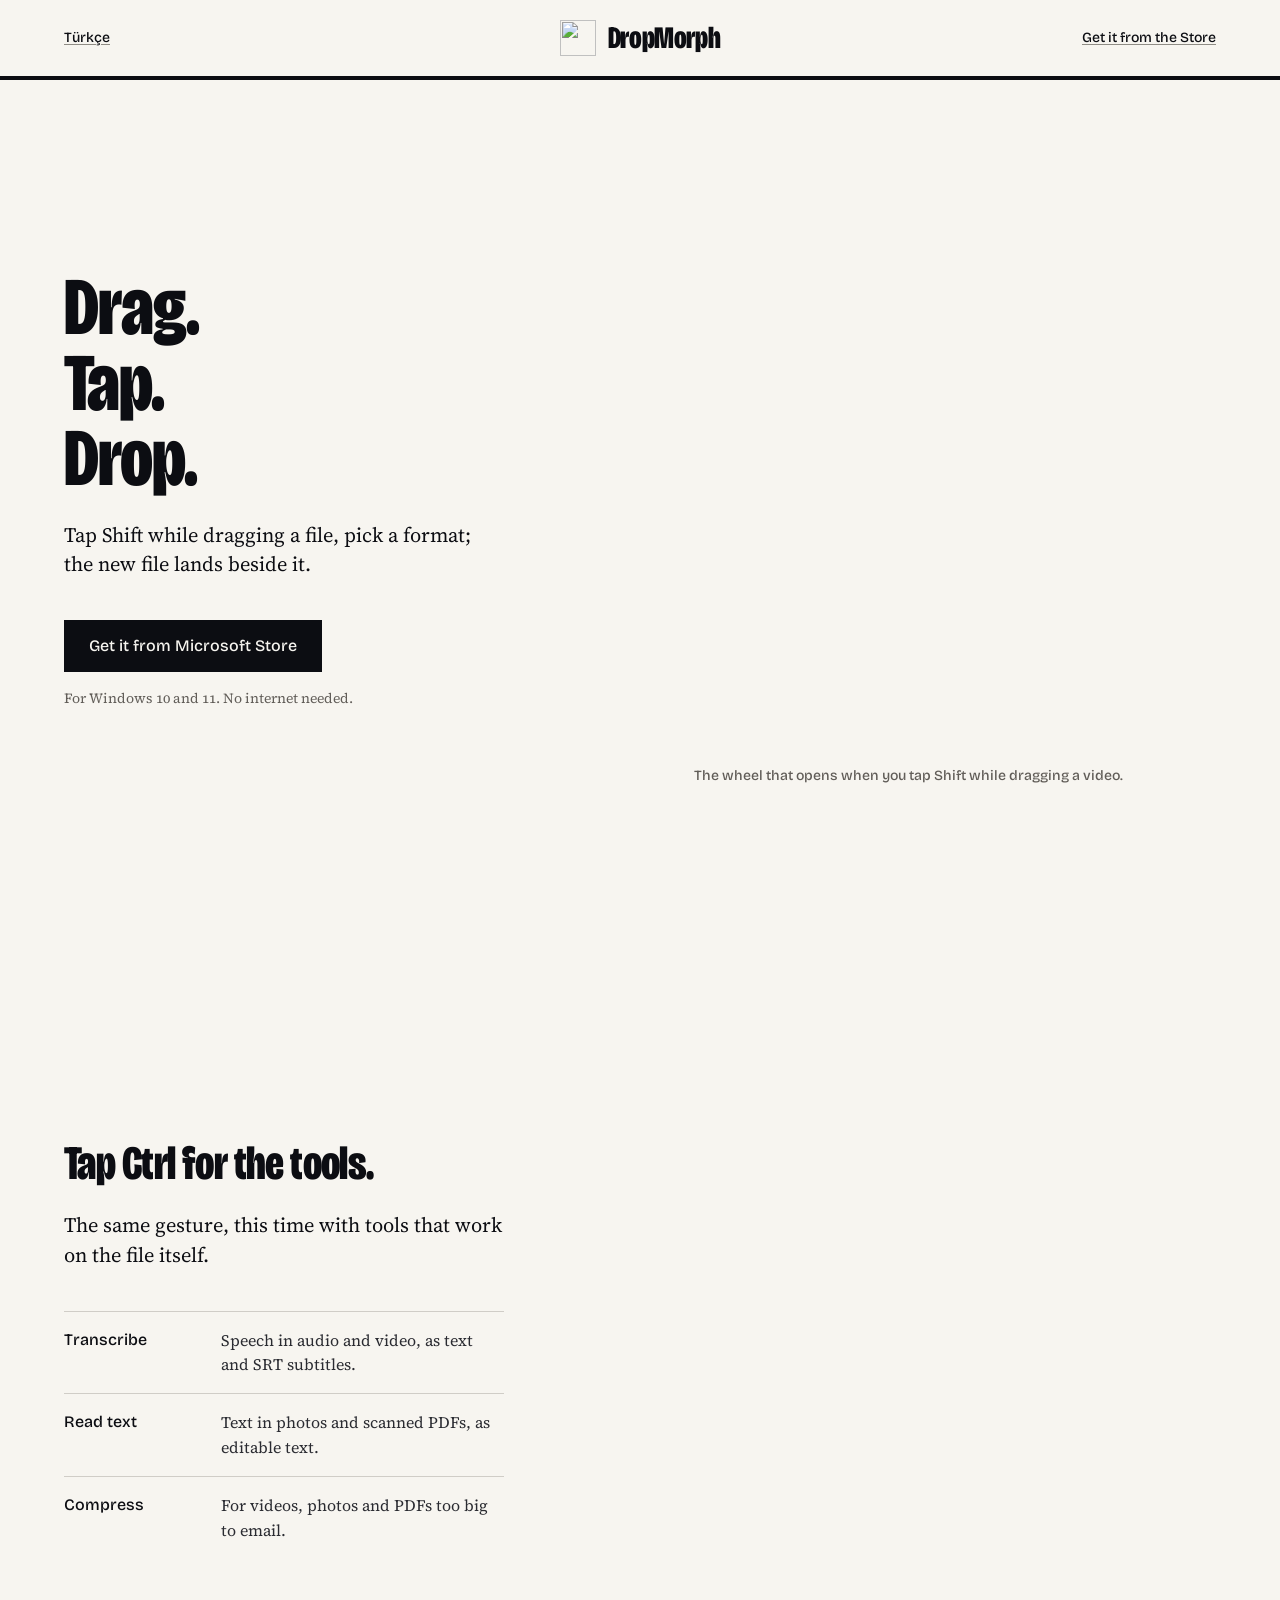
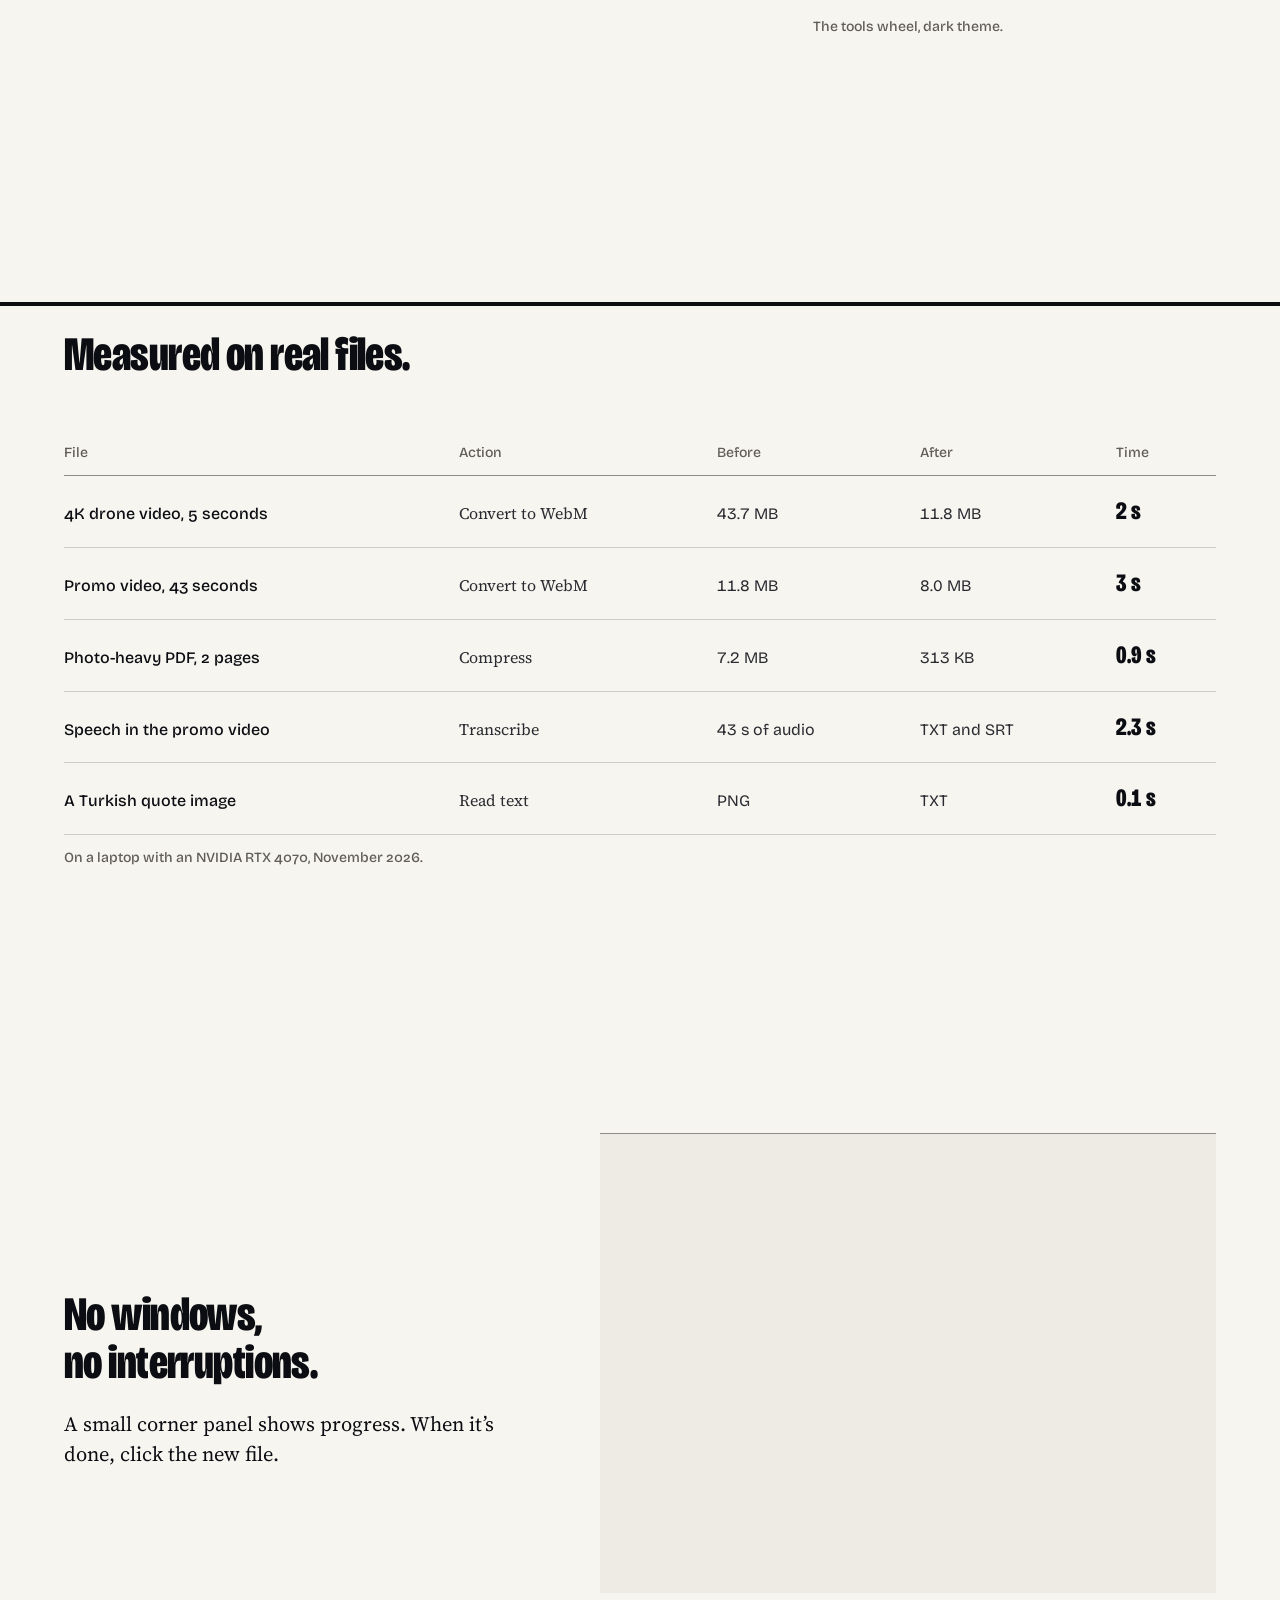
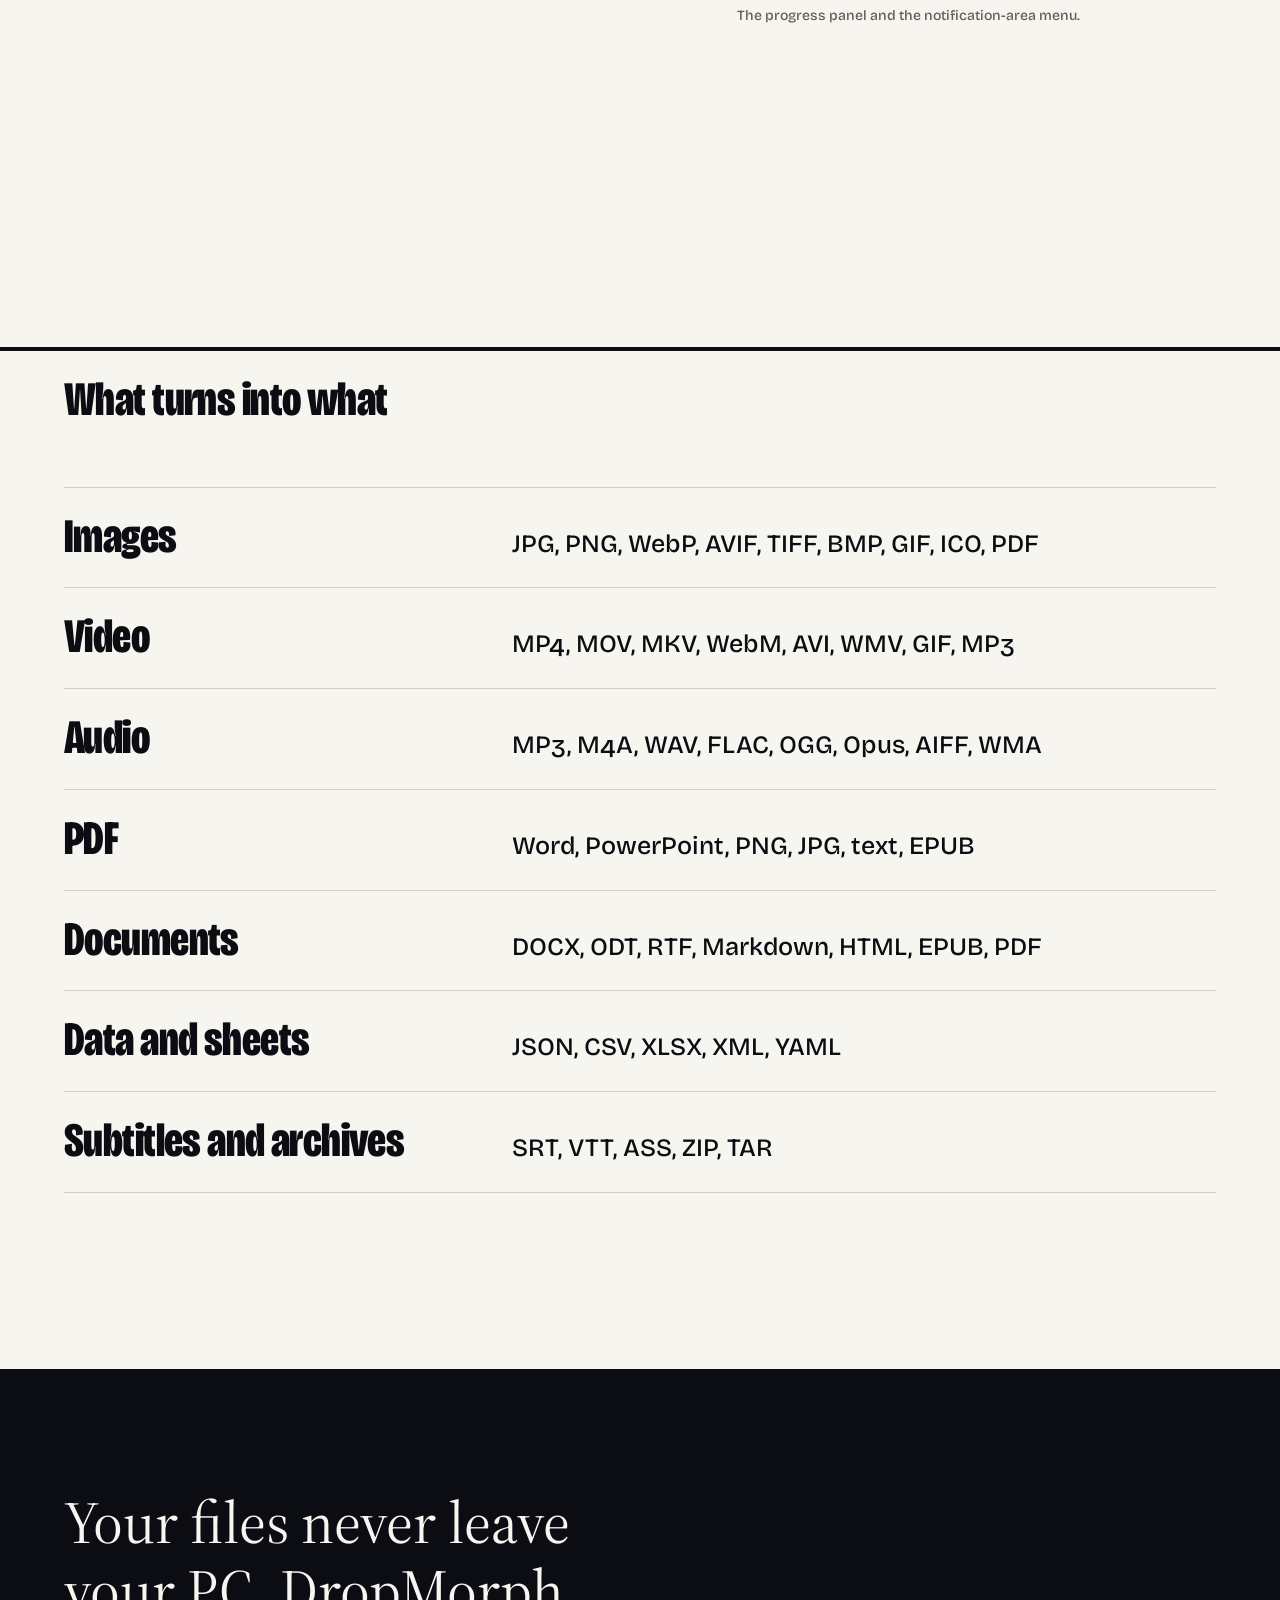
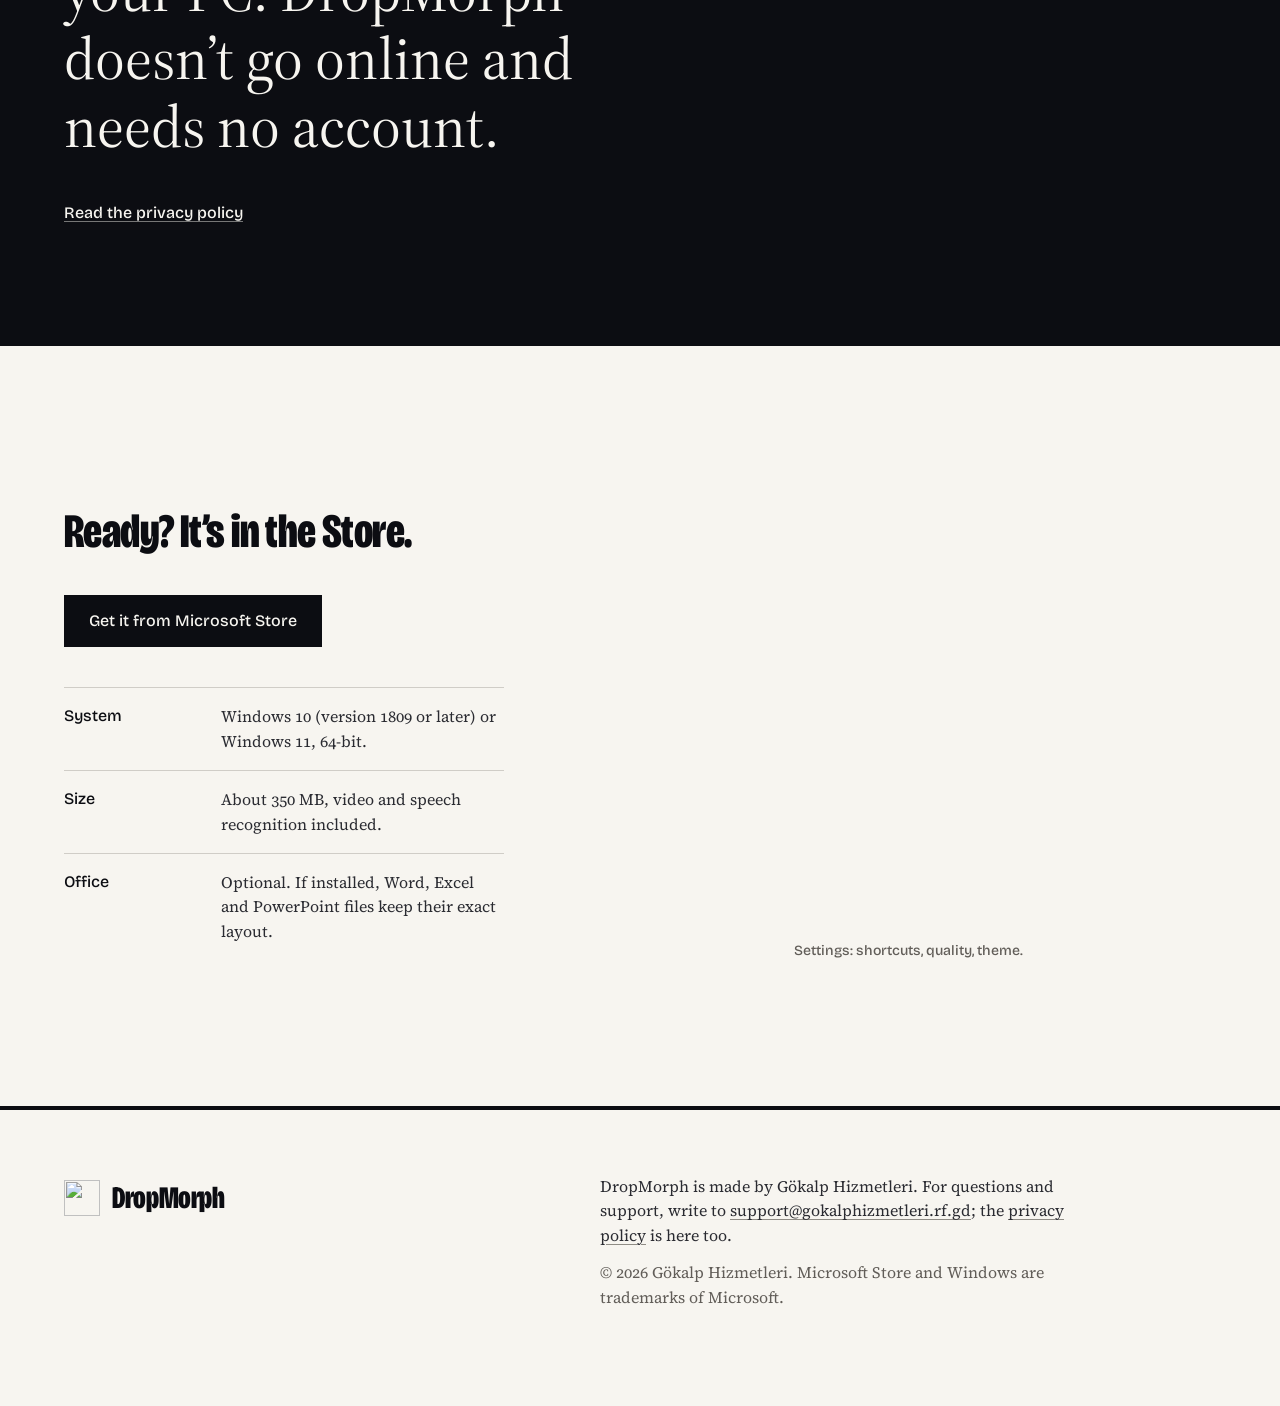
==== en/index.html @ 32389d16 "Add initial HTML structure for DropMorph page" ====
<!doctype html>
<html lang="en">
<head>
<meta charset="utf-8">
<meta name="viewport" content="width=device-width, initial-scale=1">
<title>DropMorph: drag, tap Shift, convert</title>
<meta name="description" content="DropMorph is an offline file converter for Windows: tap Shift while dragging a file, pick a format, and the new file lands in the same folder.">
<link rel="icon" href="../img/icon.png">
<link rel="alternate" hreflang="tr" href="../">
<link rel="alternate" hreflang="en" href="./">
<link rel="preconnect" href="https://fonts.googleapis.com">
<link rel="preconnect" href="https://fonts.gstatic.com" crossorigin>
<link href="https://fonts.googleapis.com/css2?family=Bricolage+Grotesque:opsz,wdth,wght@12..96,75..100,500..800&family=Source+Serif+4:ital,opsz,wght@0,8..60,400;1,8..60,400&display=swap" rel="stylesheet">
<link rel="stylesheet" href="../site.css">
</head>
<body>
<a class="skip" href="#main">Skip to content</a>

<header class="masthead">
  <nav class="container" aria-label="Main">
    <a href="../" hreflang="tr" lang="tr" data-lang="tr">Türkçe</a>
    <a class="wordmark" href="./" aria-label="DropMorph home"><img src="../img/icon.png" width="36" height="36" alt="">DropMorph</a>
    <a class="masthead__end" href="https://apps.microsoft.com/detail/9NZP9TCX924Z">Get it from the Store</a>
  </nav>
</header>

<main id="main">
  <section class="hero">
    <div class="container hero__grid">
      <div>
        <h1>Drag.<br>Tap.<br>Drop.</h1>
        <p class="lead">Tap Shift while dragging a file, pick a format; the new file lands beside it.</p>
        <div class="hero__actions">
          <a class="btn" href="https://apps.microsoft.com/detail/9NZP9TCX924Z">Get it from Microsoft Store</a>
        </div>
        <p class="hero__note">For Windows 10 and 11. No internet needed.</p>
      </div>
      <figure class="shot shot--wheel">
        <div class="shot__frame" data-slot="hero-wheel" data-kind="product" data-alt="The DropMorph format wheel open while a video is dragged, MKV highlighted">
          <img src="../img/wheel-convert-en.png" width="460" height="560" alt="The format wheel open around a video file: MP4, MOV, MKV, WebM, GIF, MP3 and speed options" fetchpriority="high">
        </div>
        <figcaption>The wheel that opens when you tap Shift while dragging a video.</figcaption>
      </figure>
    </div>
  </section>

  <section class="section" aria-labelledby="tools">
    <div class="container split">
      <div>
        <h2 id="tools">Tap Ctrl for the tools.</h2>
        <p class="lead">The same gesture, this time with tools that work on the file itself.</p>
        <dl class="facts">
          <div><dt>Transcribe</dt><dd>Speech in audio and video, as text and SRT subtitles.</dd></div>
          <div><dt>Read text</dt><dd>Text in photos and scanned PDFs, as editable text.</dd></div>
          <div><dt>Compress</dt><dd>For videos, photos and PDFs too big to email.</dd></div>
        </dl>
      </div>
      <figure class="shot shot--wheel">
        <div class="shot__frame" data-slot="tools-wheel" data-kind="product" data-alt="The DropMorph tools wheel in the dark theme, Mute highlighted">
          <img src="../img/wheel-tools-en.png" width="460" height="560" alt="The tools wheel in the dark theme: compress, 720p, mute, rotate, transcribe, thumbnail, zip" loading="lazy">
        </div>
        <figcaption>The tools wheel, dark theme.</figcaption>
      </figure>
    </div>
  </section>

  <section class="section section--s" aria-labelledby="measured">
    <div class="container opens">
      <h2 id="measured">Measured on real files.</h2>
      <div class="table-wrap">
        <table class="measure">
          <thead><tr><th scope="col">File</th><th scope="col">Action</th><th scope="col">Before</th><th scope="col">After</th><th scope="col">Time</th></tr></thead>
          <tbody>
            <tr><td>4K drone video, 5 seconds</td><td>Convert to WebM</td><td class="num">43.7 MB</td><td class="num">11.8 MB</td><td class="num num--strong">2 s</td></tr>
            <tr><td>Promo video, 43 seconds</td><td>Convert to WebM</td><td class="num">11.8 MB</td><td class="num">8.0 MB</td><td class="num num--strong">3 s</td></tr>
            <tr><td>Photo-heavy PDF, 2 pages</td><td>Compress</td><td class="num">7.2 MB</td><td class="num">313 KB</td><td class="num num--strong">0.9 s</td></tr>
            <tr><td>Speech in the promo video</td><td>Transcribe</td><td class="num">43 s of audio</td><td class="num">TXT and SRT</td><td class="num num--strong">2.3 s</td></tr>
            <tr><td>A Turkish quote image</td><td>Read text</td><td class="num">PNG</td><td class="num">TXT</td><td class="num num--strong">0.1 s</td></tr>
          </tbody>
        </table>
      </div>
      <p class="caption">On a laptop with an NVIDIA RTX 4070, November 2026.</p>
    </div>
  </section>

  <section class="section" aria-labelledby="quiet">
    <div class="container split">
      <div>
        <h2 id="quiet">No windows, no interruptions.</h2>
        <p class="lead">A small corner panel shows progress. When it’s done, click the new file.</p>
      </div>
      <figure class="shot">
        <div class="well">
          <div data-slot="hud" data-kind="product" data-alt="The progress panel in the bottom-right corner while a video converts to GIF"><img src="../img/hud-running-en.png" alt="Progress panel: tanitim.mp4, converting from MP4 to GIF" loading="lazy"></div>
          <div data-slot="tray" data-kind="product" data-alt="The DropMorph panel from the notification area with the latest conversion"><img src="../img/tray-en.png" alt="Notification-area panel: ready, the last converted file and settings" loading="lazy"></div>
        </div>
        <figcaption>The progress panel and the notification-area menu.</figcaption>
      </figure>
    </div>
  </section>

  <section class="section section--l" aria-labelledby="formats">
    <div class="container opens">
      <h2 id="formats">What turns into what</h2>
      <ul class="index">
        <li><h3>Images</h3><p>JPG, PNG, WebP, AVIF, TIFF, BMP, GIF, ICO, PDF</p></li>
        <li><h3>Video</h3><p>MP4, MOV, MKV, WebM, AVI, WMV, GIF, MP3</p></li>
        <li><h3>Audio</h3><p>MP3, M4A, WAV, FLAC, OGG, Opus, AIFF, WMA</p></li>
        <li><h3>PDF</h3><p>Word, PowerPoint, PNG, JPG, text, EPUB</p></li>
        <li><h3>Documents</h3><p>DOCX, ODT, RTF, Markdown, HTML, EPUB, PDF</p></li>
        <li><h3>Data and sheets</h3><p>JSON, CSV, XLSX, XML, YAML</p></li>
        <li><h3>Subtitles and archives</h3><p>SRT, VTT, ASS, ZIP, TAR</p></li>
      </ul>
    </div>
  </section>

  <section class="band section--s" aria-label="Privacy">
    <div class="container">
      <p class="statement">Your files never leave your PC. DropMorph doesn’t go online and needs no account.</p>
      <p class="band__link"><a href="privacy/">Read the privacy policy</a></p>
    </div>
  </section>

  <section class="section" aria-labelledby="get">
    <div class="container split">
      <div>
        <h2 id="get">Ready? It’s in the Store.</h2>
        <div class="hero__actions">
          <a class="btn" href="https://apps.microsoft.com/detail/9NZP9TCX924Z">Get it from Microsoft Store</a>
        </div>
        <dl class="facts">
          <div><dt>System</dt><dd>Windows 10 (version 1809 or later) or Windows 11, 64-bit.</dd></div>
          <div><dt>Size</dt><dd>About 350 MB, video and speech recognition included.</dd></div>
          <div><dt>Office</dt><dd>Optional. If installed, Word, Excel and PowerPoint files keep their exact layout.</dd></div>
        </dl>
      </div>
      <figure class="shot shot--window">
        <div class="shot__frame" data-slot="settings" data-kind="product" data-alt="The DropMorph settings window, General page">
          <img src="../img/settings-general-en.png" width="900" height="640" alt="DropMorph settings: behavior, start with Windows, theme and accent colour" loading="lazy">
        </div>
        <figcaption>Settings: shortcuts, quality, theme.</figcaption>
      </figure>
    </div>
  </section>
</main>

<footer class="colophon">
  <div class="container">
    <a class="wordmark" href="./" aria-label="DropMorph home"><img src="../img/icon.png" width="36" height="36" alt="">DropMorph</a>
    <div>
      <p>DropMorph is made by Gökalp Hizmetleri. For questions and support, write to <a href="mailto:support@gokalphizmetleri.rf.gd">support@gokalphizmetleri.rf.gd</a>; the <a href="privacy/">privacy policy</a> is here too.</p>
      <p>© 2026 Gökalp Hizmetleri. Microsoft Store and Windows are trademarks of Microsoft.</p>
    </div>
  </div>
</footer>

<script>
  document.querySelectorAll('[data-lang]').forEach(function (a) {
    a.addEventListener('click', function () { try { localStorage.setItem('dm-lang', a.dataset.lang); } catch (e) {} });
  });
</script>
<script>window.hallmarkSlots = (m) => { for (const [k, v] of Object.entries(m)) { const s = document.querySelector(`[data-slot="${k}"]`); if (!s) continue; const im = new Image(); im.src = typeof v === 'string' ? v : v.src; im.alt = (typeof v === 'object' && v.alt) || s.dataset.alt || ''; s.querySelectorAll(':scope > img').forEach((o) => o.remove()); s.prepend(im); } };
document.querySelectorAll('[data-slot] img').forEach((i) => { if (i.complete && !i.naturalWidth) i.remove(); else i.addEventListener('error', () => i.remove(), { once: true }); });</script>
</body>
</html>
---- site.css ----
/* Hallmark · shape: Split Studio · genre: editorial · theme: Editorial (deal 3/3, seed dropmorph-windows-drag-and-drop-offline-bbd3·f3992afb·2026-11-17·r0) · job: try · draw: 24bb3e
 * hero: Stage (swapped from Corridor: the try job wants the Store button beside the screen) · nav: masthead · footer: colophon block · imagery: screenshots 6 (the real app, captured on the page's paper) · signature: the real format wheel at full size beside the Store button
 * axes: light/display-condensed/chromatic-orange (brand anchor replaces the theme's green) · posture: restrained · contrast: pass · fold: pass · v2.0.0 */
/* Hallmark · pre-emit critique: P4 H4 E4 S5 R4 V4 · weakest: P and H, a converter page argues nothing by itself; added a table of times measured on real files so the claim can be checked */
@import url("./tokens.css");
@import url("./base.css");

/* ── type ── */
body { color: var(--color-ink-2); font-size: var(--text-lead); font-optical-sizing: auto; font-variant-numeric: oldstyle-nums; }
h1, h2, h3 { font-weight: var(--display-weight); font-variation-settings: "wdth" 75, "opsz" 96; color: var(--color-ink); font-variant-numeric: lining-nums tabular-nums; }
h1 { font-size: clamp(3.5rem, 6.4vw, 7.25rem); line-height: 0.92; }
h2 { line-height: 1; }
small, figcaption, th, nav, label, dt, .btn, .label, .caption { font-family: var(--font-display); font-weight: 500; font-variation-settings: "opsz" 12; }
.lead { margin-top: var(--space-lg); color: var(--color-ink); }
.caption { margin-top: var(--space-sm); font-size: var(--text-sm); color: var(--color-muted); }
a { text-decoration-color: var(--color-rule-2); transition: text-decoration-color var(--dur-short) var(--ease-out), color var(--dur-short) var(--ease-out); }
a:hover { text-decoration-color: var(--color-accent); }
a:focus-visible { outline: 2px solid var(--color-focus); outline-offset: 2px; }

/* ── controls ── */
.btn { display: inline-flex; align-items: center; gap: var(--space-xs); min-height: 52px; padding: 0 var(--space-lg); border: var(--rule-hair) solid var(--color-ink); border-radius: 0; background: var(--color-ink); color: var(--color-paper); font-size: var(--text-md); line-height: 1; white-space: nowrap; text-decoration: none; cursor: pointer; transition: background-color var(--dur-short) var(--ease-out), transform var(--dur-micro) var(--ease-out); }
.btn:hover { background: var(--color-ink-2); }
.btn:active { transform: translateY(1px); }
.btn:focus-visible { outline: 2px solid var(--color-focus); outline-offset: 3px; }
.btn[aria-disabled="true"] { opacity: 0.55; cursor: not-allowed; transform: none; }
.btn svg { width: 20px; height: 20px; flex-shrink: 0; }
.skip { position: absolute; left: var(--space-md); top: calc(-1 * var(--space-3xl)); z-index: var(--z-toast); padding: var(--space-xs) var(--space-md); background: var(--color-ink); color: var(--color-paper); }
.skip:focus-visible { top: var(--space-md); }

/* ── masthead ── */
.masthead { border-bottom: var(--rule-heavy) solid var(--color-ink); }
.masthead .container { display: grid; grid-template-columns: minmax(0, 1fr) auto minmax(0, 1fr); align-items: center; min-height: 76px; }
.masthead a { font-size: var(--text-sm); color: var(--color-ink); }
.masthead__end { justify-self: end; }
.wordmark { display: inline-flex; align-items: center; gap: var(--space-sm); font-family: var(--font-display); font-weight: var(--display-weight); font-variation-settings: "wdth" 75, "opsz" 96; font-size: var(--text-2xl); letter-spacing: var(--tracking-display); color: var(--color-ink); text-decoration: none; }
.wordmark img { width: 36px; height: 36px; }
.masthead .wordmark { font-size: var(--text-2xl); }

/* ── hero ── */
.hero { display: grid; align-content: center; min-height: calc(100svh - 80px); padding-block: var(--space-2xl); }
.hero__grid { display: grid; grid-template-columns: minmax(0, 5fr) minmax(0, 7fr); gap: var(--space-3xl); align-items: center; }
.hero__actions { display: flex; flex-wrap: wrap; align-items: center; gap: var(--space-md); margin-top: var(--space-xl); }
.hero__note { margin-top: var(--space-md); font-size: var(--text-sm); color: var(--color-muted); }

/* product captures: shown at their own pixel size, never upscaled */
.shot { margin: 0; justify-self: center; width: 100%; }
.shot__frame { position: relative; margin-inline: auto; background: var(--color-paper); }
.shot__frame > img { position: static; width: 100%; height: auto; object-fit: contain; filter: none; }
.shot--wheel .shot__frame { max-width: 460px; aspect-ratio: 460 / 560; }
.shot--window .shot__frame { max-width: 900px; aspect-ratio: 900 / 640; }
.shot--window .shot__frame > img { outline: 1px solid color-mix(in oklab, var(--color-ink) 8%, transparent); outline-offset: -1px; }
.shot figcaption { margin-top: var(--space-sm); text-align: center; font-size: var(--text-sm); color: var(--color-muted); }

/* ── sections ── */
.section { padding-block: var(--section-gap); }
.section--s { padding-block: var(--section-gap-s); }
.section--l { padding-block: var(--section-gap-l); }
.opens { border-top: var(--rule-heavy) solid var(--color-ink); padding-top: var(--space-lg); }
.split { display: grid; grid-template-columns: minmax(0, 5fr) minmax(0, 7fr); gap: var(--space-3xl); align-items: center; }
.split--even { grid-template-columns: minmax(0, 1fr) minmax(0, 1fr); }
.facts { margin: var(--space-xl) 0 0; display: grid; gap: var(--space-md); }
.facts > div { display: grid; grid-template-columns: minmax(0, 4fr) minmax(0, 8fr); gap: var(--space-md); padding-top: var(--space-md); border-top: var(--rule-hair) solid var(--color-rule); }
.facts dt { color: var(--color-ink); font-size: var(--text-md); }
.facts dd { margin: 0; font-size: var(--text-md); }

/* the well holding the two small windows (shown at their own size) */
.well { display: grid; justify-items: center; align-content: center; gap: var(--space-lg); min-height: 460px; padding: var(--space-xl); background: var(--color-paper-2); border-top: var(--rule-hair) solid var(--color-rule-2); }
.well [data-slot] { background: none; }
.well [data-slot] > img { position: static; width: auto; max-width: 100%; height: auto; filter: none; }

/* measured table */
.measure { width: 100%; margin-top: var(--space-2xl); border-collapse: collapse; font-size: var(--text-md); }
.measure th { padding: 0 var(--space-md) var(--space-sm) 0; text-align: left; font-size: var(--text-sm); color: var(--color-muted); border-bottom: var(--rule-hair) solid var(--color-rule-2); white-space: nowrap; }
.measure td { padding: var(--space-md) var(--space-md) var(--space-md) 0; border-bottom: var(--rule-hair) solid var(--color-rule); vertical-align: baseline; }
.measure td:first-child { color: var(--color-ink); font-family: var(--font-display); font-weight: 500; font-variation-settings: "opsz" 12; }
.measure .num { font-family: var(--font-display); font-variant-numeric: lining-nums tabular-nums; white-space: nowrap; }
.measure .num--strong { color: var(--color-ink); font-weight: var(--display-weight); font-variation-settings: "wdth" 75, "opsz" 96; font-size: var(--text-xl); }
.table-wrap { overflow-x: auto; }

/* formats index */
.index { margin: var(--space-2xl) 0 0; padding: 0; list-style: none; }
.index li { display: grid; grid-template-columns: minmax(0, 4fr) minmax(0, 8fr); gap: var(--space-3xl); align-items: baseline; padding-block: var(--space-lg); border-top: var(--rule-hair) solid var(--color-rule); }
.index li:last-child { border-bottom: var(--rule-hair) solid var(--color-rule); }
.index h3 { font-size: var(--text-section); line-height: 1; }
.index p { color: var(--color-ink); font-family: var(--font-display); font-weight: 500; font-variation-settings: "opsz" 12; font-size: var(--text-xl); }

/* the ink band: the statement */
.band { background: var(--color-ink); color: var(--color-paper); }
.statement { max-width: 24ch; font: 400 var(--text-display-s)/1.15 var(--font-body); color: var(--color-paper); text-wrap: balance; }
.band a { color: var(--color-paper); text-decoration-color: color-mix(in oklab, var(--color-paper) 45%, transparent); }
.band a:hover { text-decoration-color: var(--color-accent); }
.band__link { margin-top: var(--space-xl); font-family: var(--font-display); font-weight: 500; font-variation-settings: "opsz" 12; font-size: var(--text-md); }

/* footer colophon */
.colophon { border-top: var(--rule-heavy) solid var(--color-ink); padding-block: var(--space-2xl) var(--space-3xl); }
.colophon .container { display: grid; grid-template-columns: minmax(0, 5fr) minmax(0, 7fr); gap: var(--space-3xl); align-items: start; }
.colophon p { font-size: var(--text-md); max-width: 60ch; }
.colophon p + p { margin-top: var(--space-sm); color: var(--color-muted); }

/* privacy page */
.doc { padding-block: var(--space-3xl) var(--section-gap); }
.doc .container { display: grid; grid-template-columns: minmax(0, 4fr) minmax(0, 8fr); gap: var(--space-3xl); }
.doc h1 { font-size: var(--text-display); }
.doc article { max-width: 68ch; line-height: 1.7; }
.doc article h2 { font-size: var(--text-title); margin-top: var(--space-xl); }
.doc article p { margin-top: var(--space-sm); }
.doc time { display: block; margin-top: var(--space-md); font-family: var(--font-display); font-size: var(--text-sm); color: var(--color-muted); }

@media (max-width: 60rem) {
  .hero { min-height: 0; }
  .hero__grid, .split, .split--even, .colophon .container, .doc .container { grid-template-columns: minmax(0, 1fr); gap: var(--space-xl); }
  .index li { grid-template-columns: minmax(0, 1fr); gap: var(--space-xs); }
  .masthead .container { grid-template-columns: auto minmax(0, 1fr) auto; gap: var(--space-md); }
  .masthead .wordmark { justify-self: center; }
}
@media (max-width: 40rem) {
  .measure th:nth-child(2), .measure td:nth-child(2) { display: none; }
  .masthead__end { display: none; }
  .masthead .container { grid-template-columns: auto minmax(0, 1fr); }
  .masthead .wordmark { justify-self: end; }
}
@media (prefers-reduced-motion: reduce) {
  .btn, a { transition: none; }
  .btn:active { transform: none; }
}
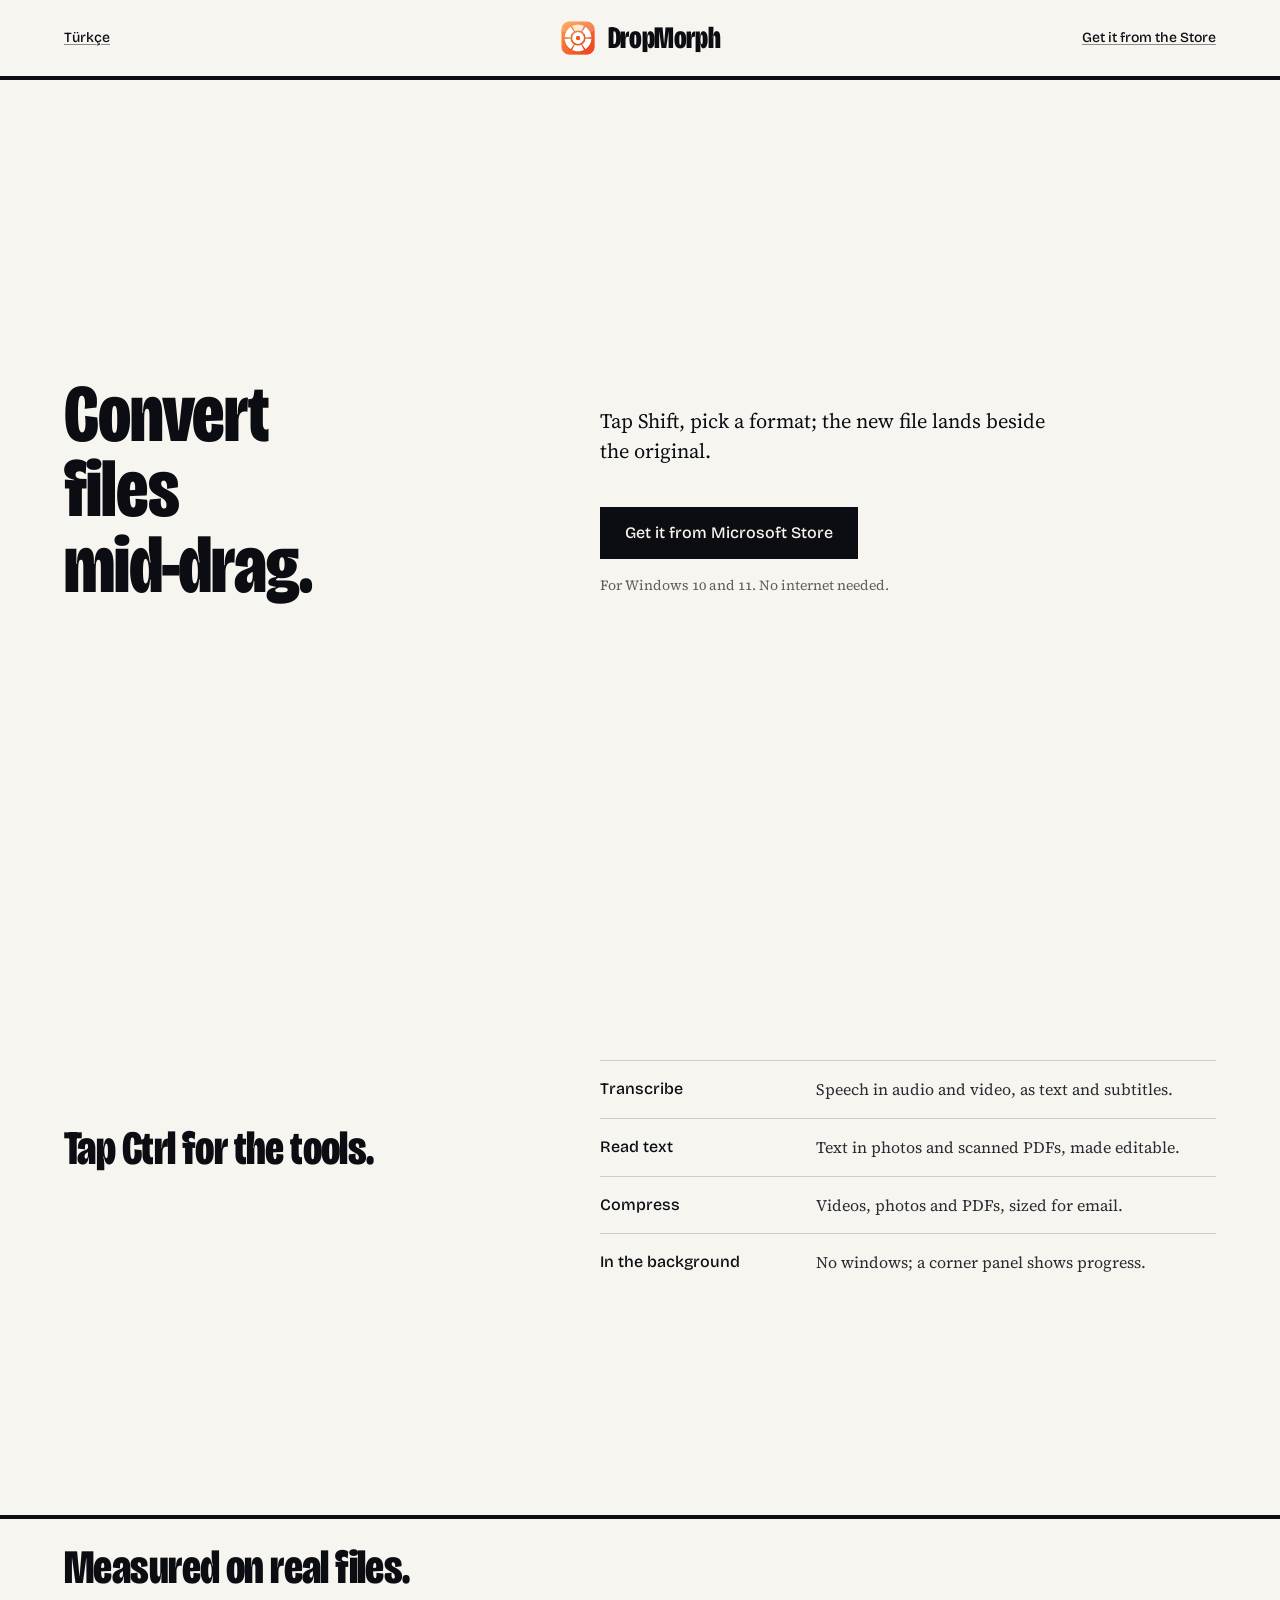
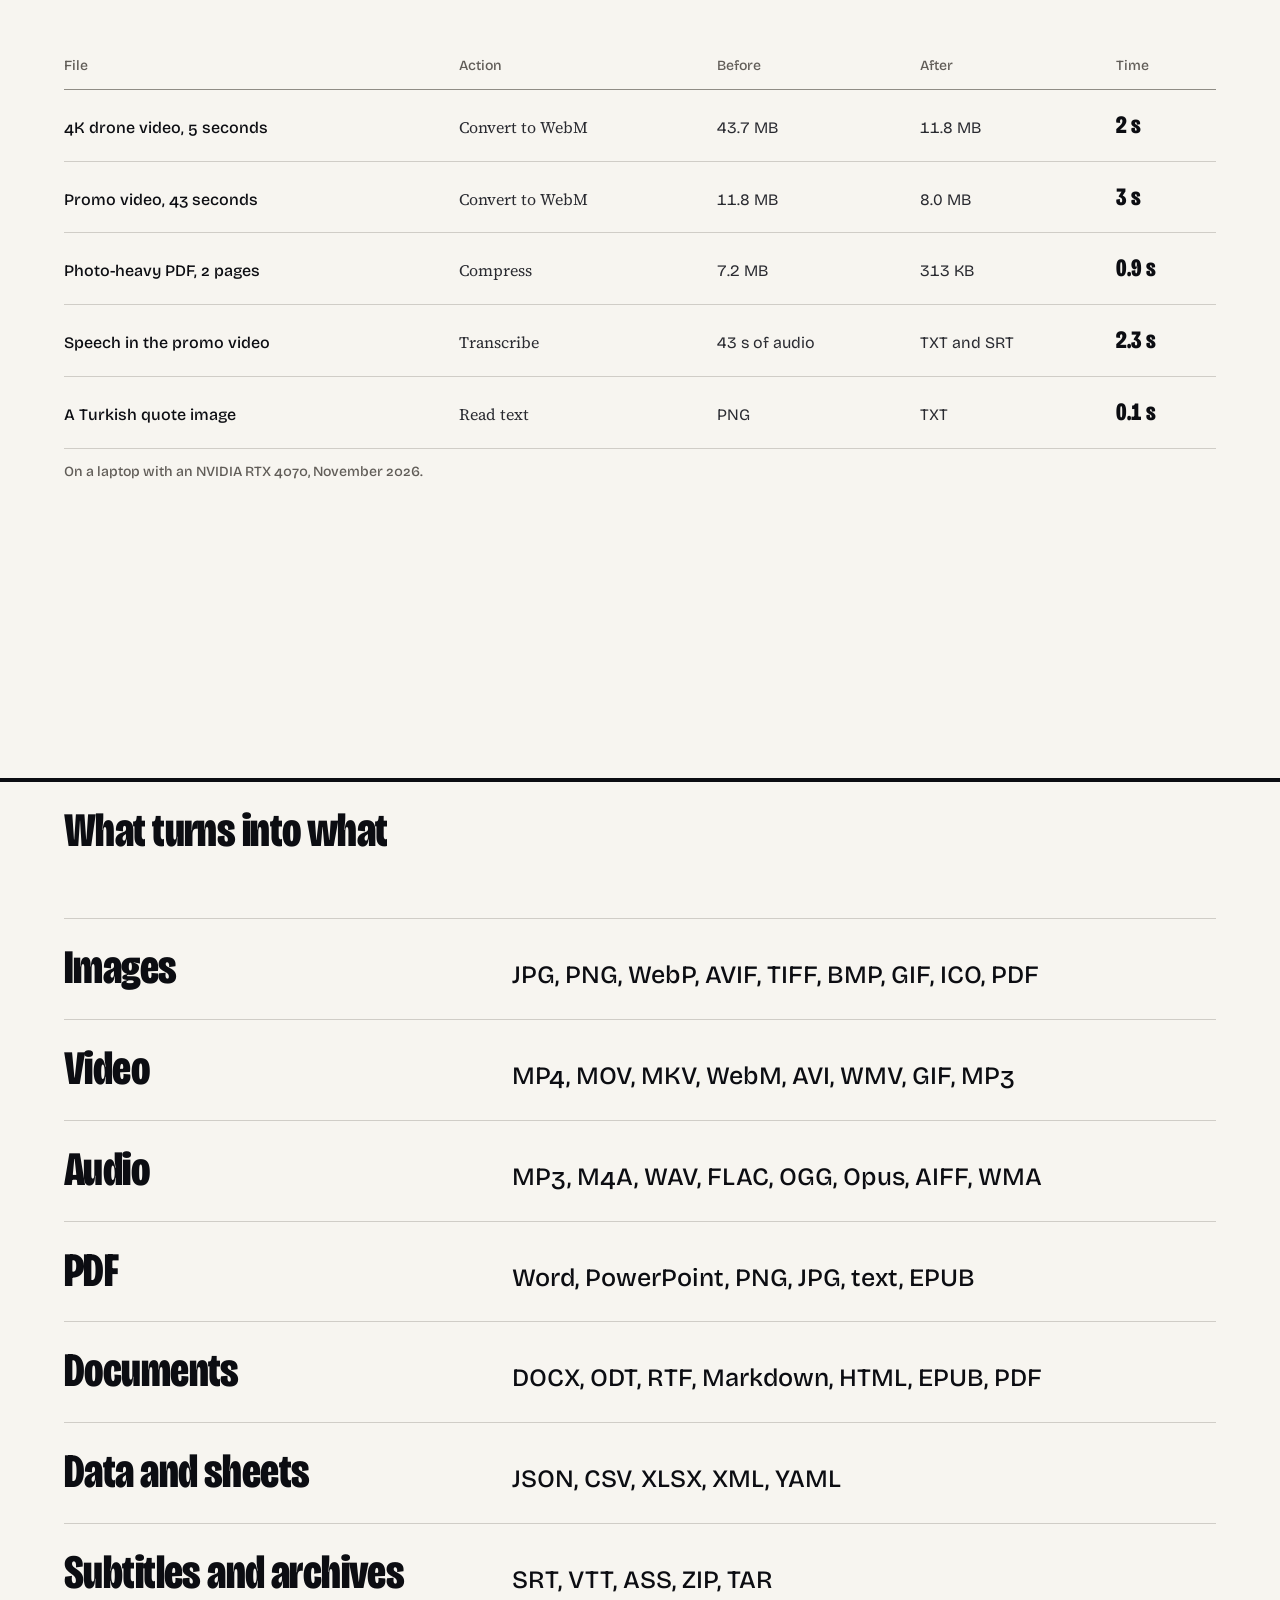
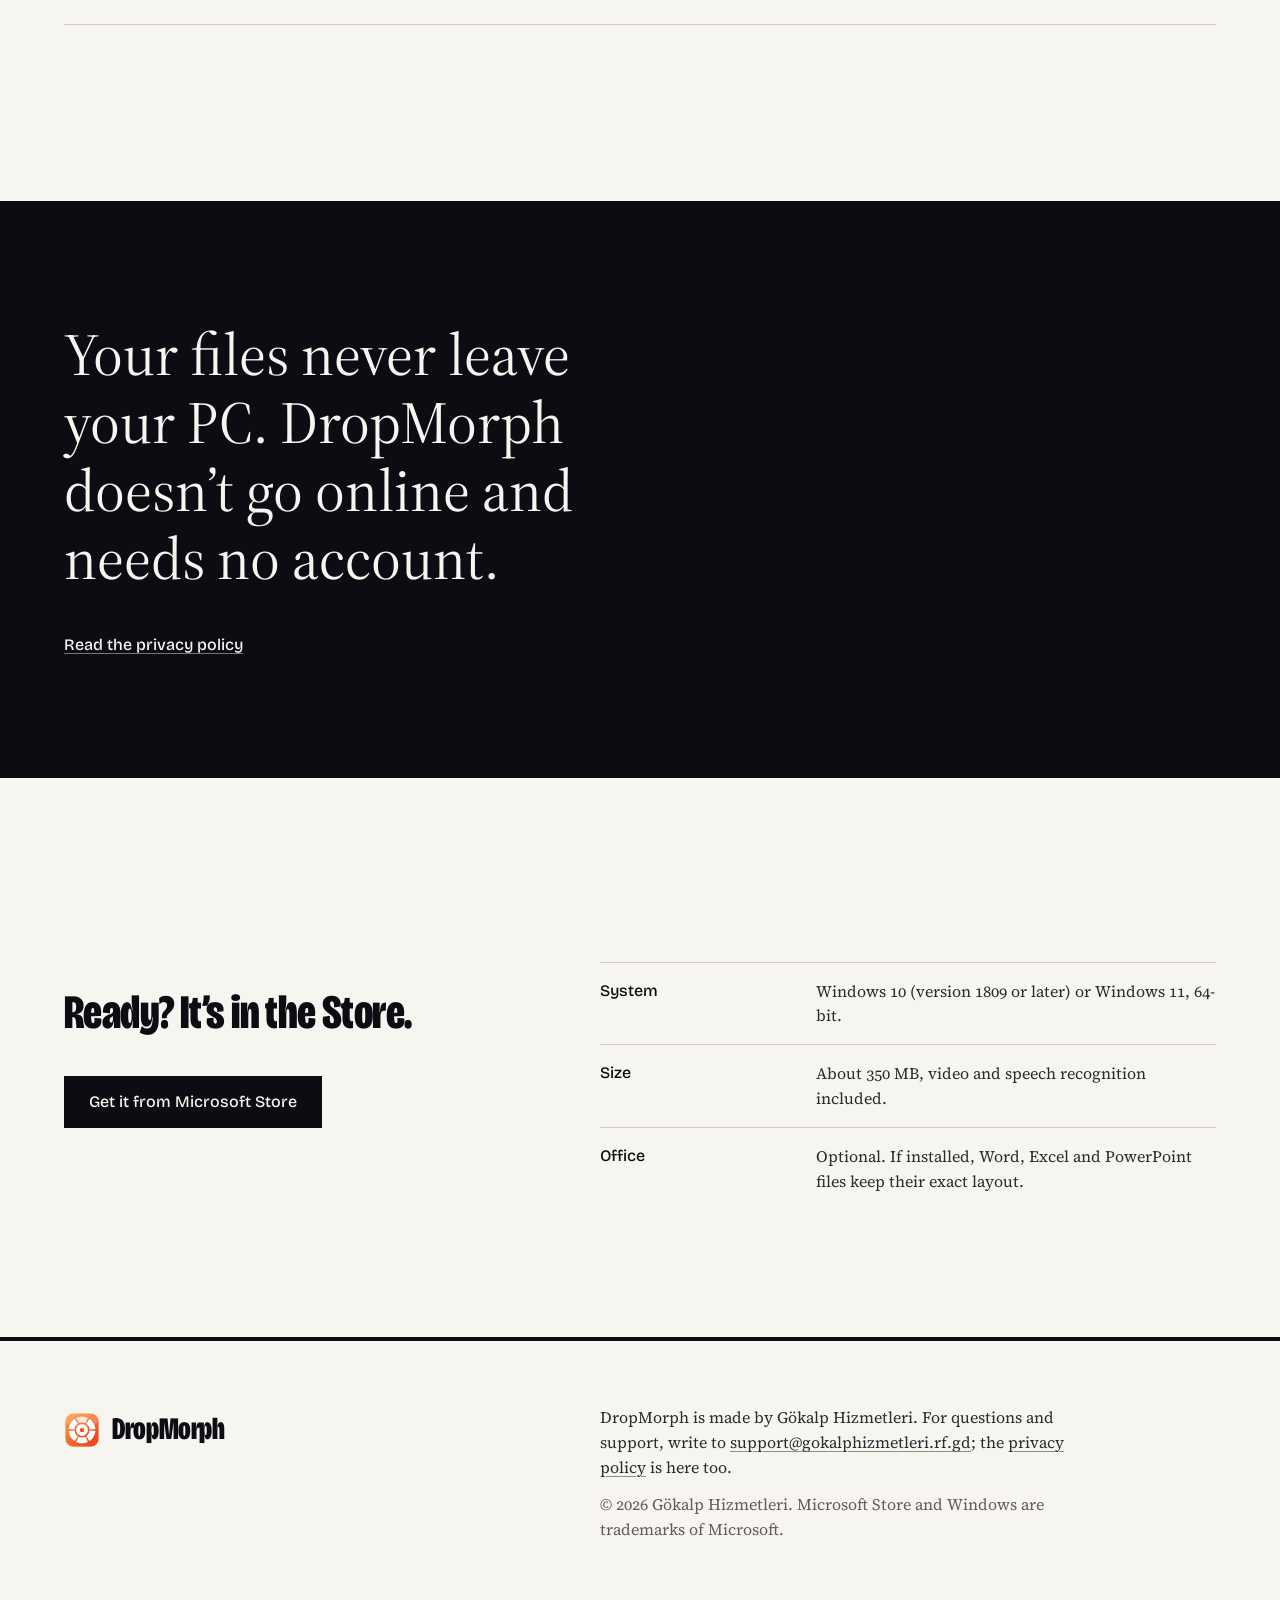
==== commit 640e8059: "Revise hero and tools sections in index.html Updated hero section text and removed unused elements. " ====
--- a/en/index.html
+++ b/en/index.html
@@ -27,40 +27,28 @@
 <main id="main">
   <section class="hero">
     <div class="container hero__grid">
-      <div>
-        <h1>Drag.<br>Tap.<br>Drop.</h1>
-        <p class="lead">Tap Shift while dragging a file, pick a format; the new file lands beside it.</p>
+      <h1>Convert<br>files<br>mid-drag.</h1>
+      <div class="hero__side">
+        <p class="lead">Tap Shift, pick a format; the new file lands beside the original.</p>
         <div class="hero__actions">
           <a class="btn" href="https://apps.microsoft.com/detail/9NZP9TCX924Z">Get it from Microsoft Store</a>
         </div>
         <p class="hero__note">For Windows 10 and 11. No internet needed.</p>
       </div>
-      <figure class="shot shot--wheel">
-        <div class="shot__frame" data-slot="hero-wheel" data-kind="product" data-alt="The DropMorph format wheel open while a video is dragged, MKV highlighted">
-          <img src="../img/wheel-convert-en.png" width="460" height="560" alt="The format wheel open around a video file: MP4, MOV, MKV, WebM, GIF, MP3 and speed options" fetchpriority="high">
-        </div>
-        <figcaption>The wheel that opens when you tap Shift while dragging a video.</figcaption>
-      </figure>
     </div>
   </section>
 
-  <section class="section" aria-labelledby="tools">
+  <section class="section section--s" aria-labelledby="tools">
     <div class="container split">
       <div>
         <h2 id="tools">Tap Ctrl for the tools.</h2>
-        <p class="lead">The same gesture, this time with tools that work on the file itself.</p>
-        <dl class="facts">
-          <div><dt>Transcribe</dt><dd>Speech in audio and video, as text and SRT subtitles.</dd></div>
-          <div><dt>Read text</dt><dd>Text in photos and scanned PDFs, as editable text.</dd></div>
-          <div><dt>Compress</dt><dd>For videos, photos and PDFs too big to email.</dd></div>
-        </dl>
       </div>
-      <figure class="shot shot--wheel">
-        <div class="shot__frame" data-slot="tools-wheel" data-kind="product" data-alt="The DropMorph tools wheel in the dark theme, Mute highlighted">
-          <img src="../img/wheel-tools-en.png" width="460" height="560" alt="The tools wheel in the dark theme: compress, 720p, mute, rotate, transcribe, thumbnail, zip" loading="lazy">
-        </div>
-        <figcaption>The tools wheel, dark theme.</figcaption>
-      </figure>
+      <dl class="facts">
+          <div><dt>Transcribe</dt><dd>Speech in audio and video, as text and subtitles.</dd></div>
+          <div><dt>Read text</dt><dd>Text in photos and scanned PDFs, made editable.</dd></div>
+          <div><dt>Compress</dt><dd>Videos, photos and PDFs, sized for email.</dd></div>
+        <div><dt>In the background</dt><dd>No windows; a corner panel shows progress.</dd></div>
+      </dl>
     </div>
   </section>
 
@@ -83,21 +71,6 @@
     </div>
   </section>
 
-  <section class="section" aria-labelledby="quiet">
-    <div class="container split">
-      <div>
-        <h2 id="quiet">No windows, no interruptions.</h2>
-        <p class="lead">A small corner panel shows progress. When it’s done, click the new file.</p>
-      </div>
-      <figure class="shot">
-        <div class="well">
-          <div data-slot="hud" data-kind="product" data-alt="The progress panel in the bottom-right corner while a video converts to GIF"><img src="../img/hud-running-en.png" alt="Progress panel: tanitim.mp4, converting from MP4 to GIF" loading="lazy"></div>
-          <div data-slot="tray" data-kind="product" data-alt="The DropMorph panel from the notification area with the latest conversion"><img src="../img/tray-en.png" alt="Notification-area panel: ready, the last converted file and settings" loading="lazy"></div>
-        </div>
-        <figcaption>The progress panel and the notification-area menu.</figcaption>
-      </figure>
-    </div>
-  </section>
 
   <section class="section section--l" aria-labelledby="formats">
     <div class="container opens">
@@ -128,18 +101,12 @@
         <div class="hero__actions">
           <a class="btn" href="https://apps.microsoft.com/detail/9NZP9TCX924Z">Get it from Microsoft Store</a>
         </div>
-        <dl class="facts">
+      </div>
+      <dl class="facts">
           <div><dt>System</dt><dd>Windows 10 (version 1809 or later) or Windows 11, 64-bit.</dd></div>
           <div><dt>Size</dt><dd>About 350 MB, video and speech recognition included.</dd></div>
           <div><dt>Office</dt><dd>Optional. If installed, Word, Excel and PowerPoint files keep their exact layout.</dd></div>
-        </dl>
-      </div>
-      <figure class="shot shot--window">
-        <div class="shot__frame" data-slot="settings" data-kind="product" data-alt="The DropMorph settings window, General page">
-          <img src="../img/settings-general-en.png" width="900" height="640" alt="DropMorph settings: behavior, start with Windows, theme and accent colour" loading="lazy">
-        </div>
-        <figcaption>Settings: shortcuts, quality, theme.</figcaption>
-      </figure>
+      </dl>
     </div>
   </section>
 </main>
@@ -159,7 +126,5 @@
     a.addEventListener('click', function () { try { localStorage.setItem('dm-lang', a.dataset.lang); } catch (e) {} });
   });
 </script>
-<script>window.hallmarkSlots = (m) => { for (const [k, v] of Object.entries(m)) { const s = document.querySelector(`[data-slot="${k}"]`); if (!s) continue; const im = new Image(); im.src = typeof v === 'string' ? v : v.src; im.alt = (typeof v === 'object' && v.alt) || s.dataset.alt || ''; s.querySelectorAll(':scope > img').forEach((o) => o.remove()); s.prepend(im); } };
-document.querySelectorAll('[data-slot] img').forEach((i) => { if (i.complete && !i.naturalWidth) i.remove(); else i.addEventListener('error', () => i.remove(), { once: true }); });</script>
 </body>
 </html>
